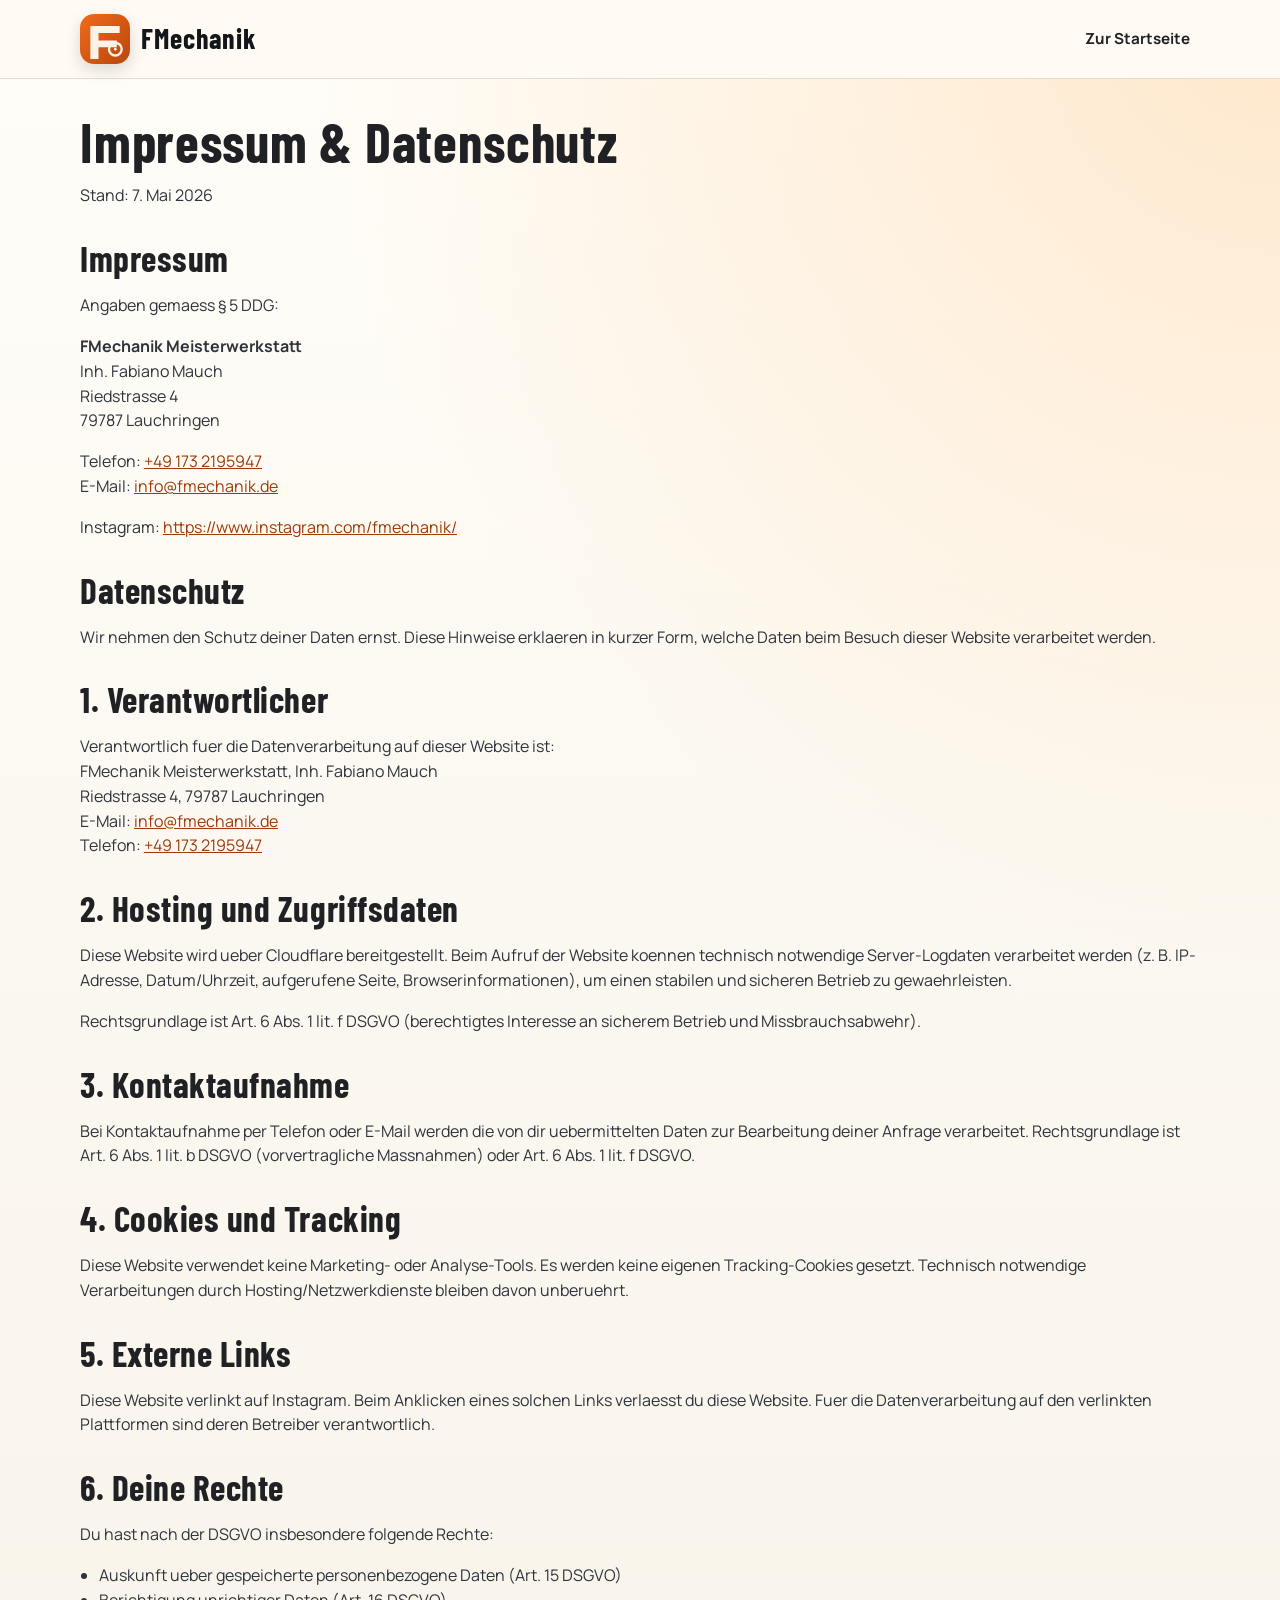
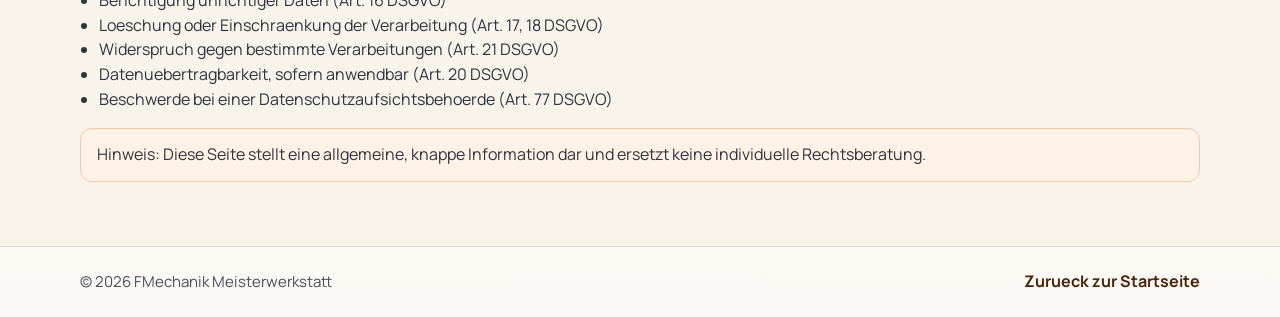
==== rechtliches/index.html @ 8c40324d "Initial website for FMechanik" ====
<!doctype html>
<html lang="de">
<head>
  <meta charset="utf-8">
  <meta name="viewport" content="width=device-width, initial-scale=1">
  <title>Impressum & Datenschutz | FMechanik</title>
  <meta name="description" content="Impressum und Datenschutzhinweise der FMechanik Meisterwerkstatt in Lauchringen.">
  <link rel="icon" type="image/svg+xml" href="/assets/favicon.svg">
  <link rel="preconnect" href="https://fonts.googleapis.com">
  <link rel="preconnect" href="https://fonts.gstatic.com" crossorigin>
  <link href="https://fonts.googleapis.com/css2?family=Barlow+Condensed:wght@500;700&family=Manrope:wght@400;500;700&display=swap" rel="stylesheet">
  <link rel="stylesheet" href="/styles.css">
</head>
<body class="legal-page">
  <header class="site-header">
    <div class="container nav-wrap">
      <a class="brand" href="/" aria-label="Zur Startseite">
        <img class="brand-logo" src="/assets/logo.svg" alt="FMechanik Logo Platzhalter">
        <span class="brand-text">FMechanik</span>
      </a>
      <nav class="main-nav" aria-label="Navigation">
        <a href="/">Zur Startseite</a>
      </nav>
    </div>
  </header>

  <main class="legal-main container">
    <h1>Impressum &amp; Datenschutz</h1>
    <p>Stand: 7. Mai 2026</p>

    <h2>Impressum</h2>
    <p>Angaben gemaess § 5 DDG:</p>
    <p>
      <strong>FMechanik Meisterwerkstatt</strong><br>
      Inh. Fabiano Mauch<br>
      Riedstrasse 4<br>
      79787 Lauchringen
    </p>
    <p>
      Telefon: <a href="tel:+491732195947">+49 173 2195947</a><br>
      E-Mail: <a href="mailto:info@fmechanik.de">info@fmechanik.de</a>
    </p>
    <p>
      Instagram: <a href="https://www.instagram.com/fmechanik/" target="_blank" rel="noopener noreferrer">https://www.instagram.com/fmechanik/</a>
    </p>

    <h2>Datenschutz</h2>
    <p>
      Wir nehmen den Schutz deiner Daten ernst. Diese Hinweise erklaeren in kurzer Form, welche Daten beim Besuch dieser Website verarbeitet werden.
    </p>

    <h2>1. Verantwortlicher</h2>
    <p>
      Verantwortlich fuer die Datenverarbeitung auf dieser Website ist:<br>
      FMechanik Meisterwerkstatt, Inh. Fabiano Mauch<br>
      Riedstrasse 4, 79787 Lauchringen<br>
      E-Mail: <a href="mailto:info@fmechanik.de">info@fmechanik.de</a><br>
      Telefon: <a href="tel:+491732195947">+49 173 2195947</a>
    </p>

    <h2>2. Hosting und Zugriffsdaten</h2>
    <p>
      Diese Website wird ueber Cloudflare bereitgestellt. Beim Aufruf der Website koennen technisch notwendige
      Server-Logdaten verarbeitet werden (z. B. IP-Adresse, Datum/Uhrzeit, aufgerufene Seite, Browserinformationen),
      um einen stabilen und sicheren Betrieb zu gewaehrleisten.
    </p>
    <p>
      Rechtsgrundlage ist Art. 6 Abs. 1 lit. f DSGVO (berechtigtes Interesse an sicherem Betrieb und Missbrauchsabwehr).
    </p>

    <h2>3. Kontaktaufnahme</h2>
    <p>
      Bei Kontaktaufnahme per Telefon oder E-Mail werden die von dir uebermittelten Daten zur Bearbeitung deiner Anfrage verarbeitet.
      Rechtsgrundlage ist Art. 6 Abs. 1 lit. b DSGVO (vorvertragliche Massnahmen) oder Art. 6 Abs. 1 lit. f DSGVO.
    </p>

    <h2>4. Cookies und Tracking</h2>
    <p>
      Diese Website verwendet keine Marketing- oder Analyse-Tools. Es werden keine eigenen Tracking-Cookies gesetzt.
      Technisch notwendige Verarbeitungen durch Hosting/Netzwerkdienste bleiben davon unberuehrt.
    </p>

    <h2>5. Externe Links</h2>
    <p>
      Diese Website verlinkt auf Instagram. Beim Anklicken eines solchen Links verlaesst du diese Website.
      Fuer die Datenverarbeitung auf den verlinkten Plattformen sind deren Betreiber verantwortlich.
    </p>

    <h2>6. Deine Rechte</h2>
    <p>Du hast nach der DSGVO insbesondere folgende Rechte:</p>
    <ul>
      <li>Auskunft ueber gespeicherte personenbezogene Daten (Art. 15 DSGVO)</li>
      <li>Berichtigung unrichtiger Daten (Art. 16 DSGVO)</li>
      <li>Loeschung oder Einschraenkung der Verarbeitung (Art. 17, 18 DSGVO)</li>
      <li>Widerspruch gegen bestimmte Verarbeitungen (Art. 21 DSGVO)</li>
      <li>Datenuebertragbarkeit, sofern anwendbar (Art. 20 DSGVO)</li>
      <li>Beschwerde bei einer Datenschutzaufsichtsbehoerde (Art. 77 DSGVO)</li>
    </ul>

    <p class="legal-note">
      Hinweis: Diese Seite stellt eine allgemeine, knappe Information dar und ersetzt keine individuelle Rechtsberatung.
    </p>
  </main>

  <footer class="site-footer">
    <div class="container footer-wrap">
      <p>© <span id="year"></span> FMechanik Meisterwerkstatt</p>
      <a href="/">Zurueck zur Startseite</a>
    </div>
  </footer>

  <script>
    document.getElementById("year").textContent = new Date().getFullYear();
  </script>
</body>
</html>
---- styles.css ----
:root {
  --bg: #f7f3eb;
  --bg-soft: #fffaf2;
  --text: #202124;
  --text-soft: #4a4f57;
  --line: #d9d0c2;
  --brand: #f26a1b;
  --brand-dark: #c64e0d;
  --surface: #ffffff;
  --surface-accent: #fdf1e6;
  --shadow: 0 14px 36px rgba(30, 25, 15, 0.12);
}

*,
*::before,
*::after {
  box-sizing: border-box;
}

html,
body {
  margin: 0;
  padding: 0;
}

body {
  font-family: "Manrope", sans-serif;
  color: var(--text);
  background:
    radial-gradient(circle at 10% 5%, #ffe8ce 0%, transparent 35%),
    radial-gradient(circle at 90% 22%, #ffd7b5 0%, transparent 32%),
    linear-gradient(180deg, var(--bg-soft) 0%, var(--bg) 100%);
  line-height: 1.55;
}

.bg-grid {
  position: fixed;
  inset: 0;
  pointer-events: none;
  z-index: -1;
  background-image:
    linear-gradient(to right, rgba(33, 33, 33, 0.03) 1px, transparent 1px),
    linear-gradient(to bottom, rgba(33, 33, 33, 0.03) 1px, transparent 1px);
  background-size: 28px 28px;
  mask-image: linear-gradient(180deg, rgba(0, 0, 0, 0.85), rgba(0, 0, 0, 0.2));
}

.container {
  width: min(1120px, calc(100% - 2.4rem));
  margin: 0 auto;
}

.site-header {
  position: sticky;
  top: 0;
  z-index: 20;
  backdrop-filter: blur(12px);
  background: color-mix(in oklab, var(--bg-soft) 88%, white 12%);
  border-bottom: 1px solid color-mix(in oklab, var(--line) 75%, transparent 25%);
}

.nav-wrap {
  min-height: 78px;
  display: flex;
  align-items: center;
  justify-content: space-between;
  gap: 1rem;
}

.brand {
  display: inline-flex;
  align-items: center;
  gap: 0.7rem;
  text-decoration: none;
}

.brand-logo {
  width: 50px;
  height: 50px;
  border-radius: 14px;
  box-shadow: 0 6px 16px rgba(0, 0, 0, 0.14);
}

.brand-text {
  font-family: "Barlow Condensed", sans-serif;
  letter-spacing: 0.03em;
  font-size: 1.75rem;
  font-weight: 700;
  color: #141519;
}

.main-nav {
  display: inline-flex;
  align-items: center;
  gap: 1rem;
}

.main-nav a {
  color: var(--text);
  text-decoration: none;
  font-weight: 700;
  font-size: 0.95rem;
  padding: 0.45rem 0.6rem;
  border-radius: 999px;
}

.main-nav a:hover,
.main-nav a:focus-visible {
  background: color-mix(in oklab, var(--brand) 12%, white 88%);
  outline: none;
}

.hero {
  padding-top: clamp(4rem, 9vw, 7.5rem);
  padding-bottom: clamp(2.7rem, 8vw, 5rem);
}

.eyebrow {
  display: inline-block;
  margin: 0 0 1rem;
  padding: 0.36rem 0.76rem;
  border-radius: 999px;
  background: color-mix(in oklab, var(--brand) 14%, white 86%);
  color: #6a320d;
  font-weight: 700;
  font-size: 0.88rem;
}

h1,
h2,
h3 {
  font-family: "Barlow Condensed", sans-serif;
  letter-spacing: 0.015em;
  margin: 0;
}

h1 {
  font-size: clamp(2.4rem, 8vw, 4.9rem);
  line-height: 0.95;
}

h2 {
  font-size: clamp(1.8rem, 4vw, 2.8rem);
  line-height: 1.05;
  margin-bottom: 1rem;
}

h3 {
  font-size: 1.6rem;
  margin-bottom: 0.45rem;
}

.lead {
  max-width: 65ch;
  color: var(--text-soft);
  font-size: clamp(1rem, 2.2vw, 1.18rem);
  margin: 1.1rem 0 0;
}

.hero-actions {
  margin-top: 1.7rem;
  display: flex;
  flex-wrap: wrap;
  gap: 0.8rem;
}

.btn {
  display: inline-flex;
  align-items: center;
  justify-content: center;
  text-decoration: none;
  border-radius: 12px;
  padding: 0.78rem 1.14rem;
  font-weight: 700;
  min-height: 46px;
}

.btn-primary {
  background: linear-gradient(140deg, var(--brand) 0%, var(--brand-dark) 100%);
  color: #fff;
  box-shadow: 0 10px 22px rgba(198, 78, 13, 0.33);
}

.btn-secondary {
  color: #4a250b;
  background: color-mix(in oklab, var(--brand) 10%, white 90%);
  border: 1px solid color-mix(in oklab, var(--brand) 22%, white 78%);
}

.section {
  padding: clamp(2.2rem, 5vw, 4rem) 0;
}

.cards {
  display: grid;
  grid-template-columns: repeat(2, minmax(0, 1fr));
  gap: 1rem;
}

.card {
  background: linear-gradient(180deg, var(--surface) 0%, var(--surface-accent) 100%);
  border: 1px solid color-mix(in oklab, var(--line) 60%, white 40%);
  border-radius: 16px;
  padding: 1.1rem;
  box-shadow: var(--shadow);
}

.card p {
  margin: 0;
  color: var(--text-soft);
}

.split {
  display: grid;
  grid-template-columns: 1.5fr 1fr;
  gap: 1.2rem;
  align-items: stretch;
}

.owner-card {
  margin: 0;
  background: linear-gradient(165deg, #1d2027 0%, #2a2f37 100%);
  color: #f8f6f1;
  border-radius: 18px;
  padding: 1.3rem;
  box-shadow: 0 16px 34px rgba(9, 14, 22, 0.22);
}

.owner-name {
  margin: 0 0 0.55rem;
  font-family: "Barlow Condensed", sans-serif;
  font-size: 1.55rem;
}

.owner-card p {
  margin: 0 0 0.4rem;
}

.contact {
  padding-bottom: clamp(3rem, 7vw, 5rem);
}

.contact-lead {
  color: var(--text-soft);
  margin: 0.25rem 0 1.2rem;
}

.contact-grid {
  display: grid;
  grid-template-columns: repeat(2, minmax(0, 1fr));
  gap: 0.95rem;
}

.contact-item {
  text-decoration: none;
  color: inherit;
  background: var(--surface);
  border: 1px solid color-mix(in oklab, var(--line) 68%, white 32%);
  border-radius: 14px;
  padding: 0.9rem 1rem;
  min-height: 95px;
  display: flex;
  flex-direction: column;
  justify-content: center;
  gap: 0.25rem;
  box-shadow: 0 8px 18px rgba(25, 18, 11, 0.08);
}

.contact-item strong {
  color: #181a1f;
  font-size: 1.02rem;
}

.contact-label {
  font-size: 0.86rem;
  color: var(--text-soft);
}

.site-footer {
  border-top: 1px solid color-mix(in oklab, var(--line) 70%, white 30%);
  background: rgba(255, 255, 255, 0.55);
}

.footer-wrap {
  min-height: 70px;
  display: flex;
  align-items: center;
  justify-content: space-between;
  gap: 1rem;
}

.footer-wrap p {
  margin: 0;
  color: var(--text-soft);
  font-size: 0.94rem;
}

.footer-wrap a {
  color: #4a250b;
  text-decoration: none;
  font-weight: 700;
}

.legal-page {
  min-height: 100svh;
  background:
    radial-gradient(circle at 100% 0%, #ffe8cc 0%, transparent 42%),
    linear-gradient(180deg, #fffdf8 0%, #f8f3e9 100%);
}

.legal-main {
  padding: 2.3rem 0 3rem;
}

.legal-main h1 {
  font-size: clamp(2.1rem, 5.5vw, 3.4rem);
  margin-bottom: 0.5rem;
}

.legal-main h2 {
  margin-top: 2rem;
  font-size: clamp(1.55rem, 3.3vw, 2.2rem);
}

.legal-main p,
.legal-main li {
  color: #2f343c;
}

.legal-main ul {
  margin: 0.6rem 0 0.6rem 1.2rem;
  padding: 0;
}

.legal-note {
  padding: 0.85rem 1rem;
  border-radius: 12px;
  border: 1px solid #f0caab;
  background: #fff3e8;
}

a {
  color: #9f3a08;
}

a:hover,
a:focus-visible {
  color: #7a2d06;
}

@media (max-width: 860px) {
  .split,
  .cards,
  .contact-grid {
    grid-template-columns: 1fr;
  }

  .main-nav {
    gap: 0.35rem;
  }

  .main-nav a {
    padding: 0.4rem 0.52rem;
    font-size: 0.88rem;
  }

  .nav-wrap {
    min-height: 74px;
  }

  .brand-logo {
    width: 44px;
    height: 44px;
  }

  .brand-text {
    font-size: 1.55rem;
  }
}
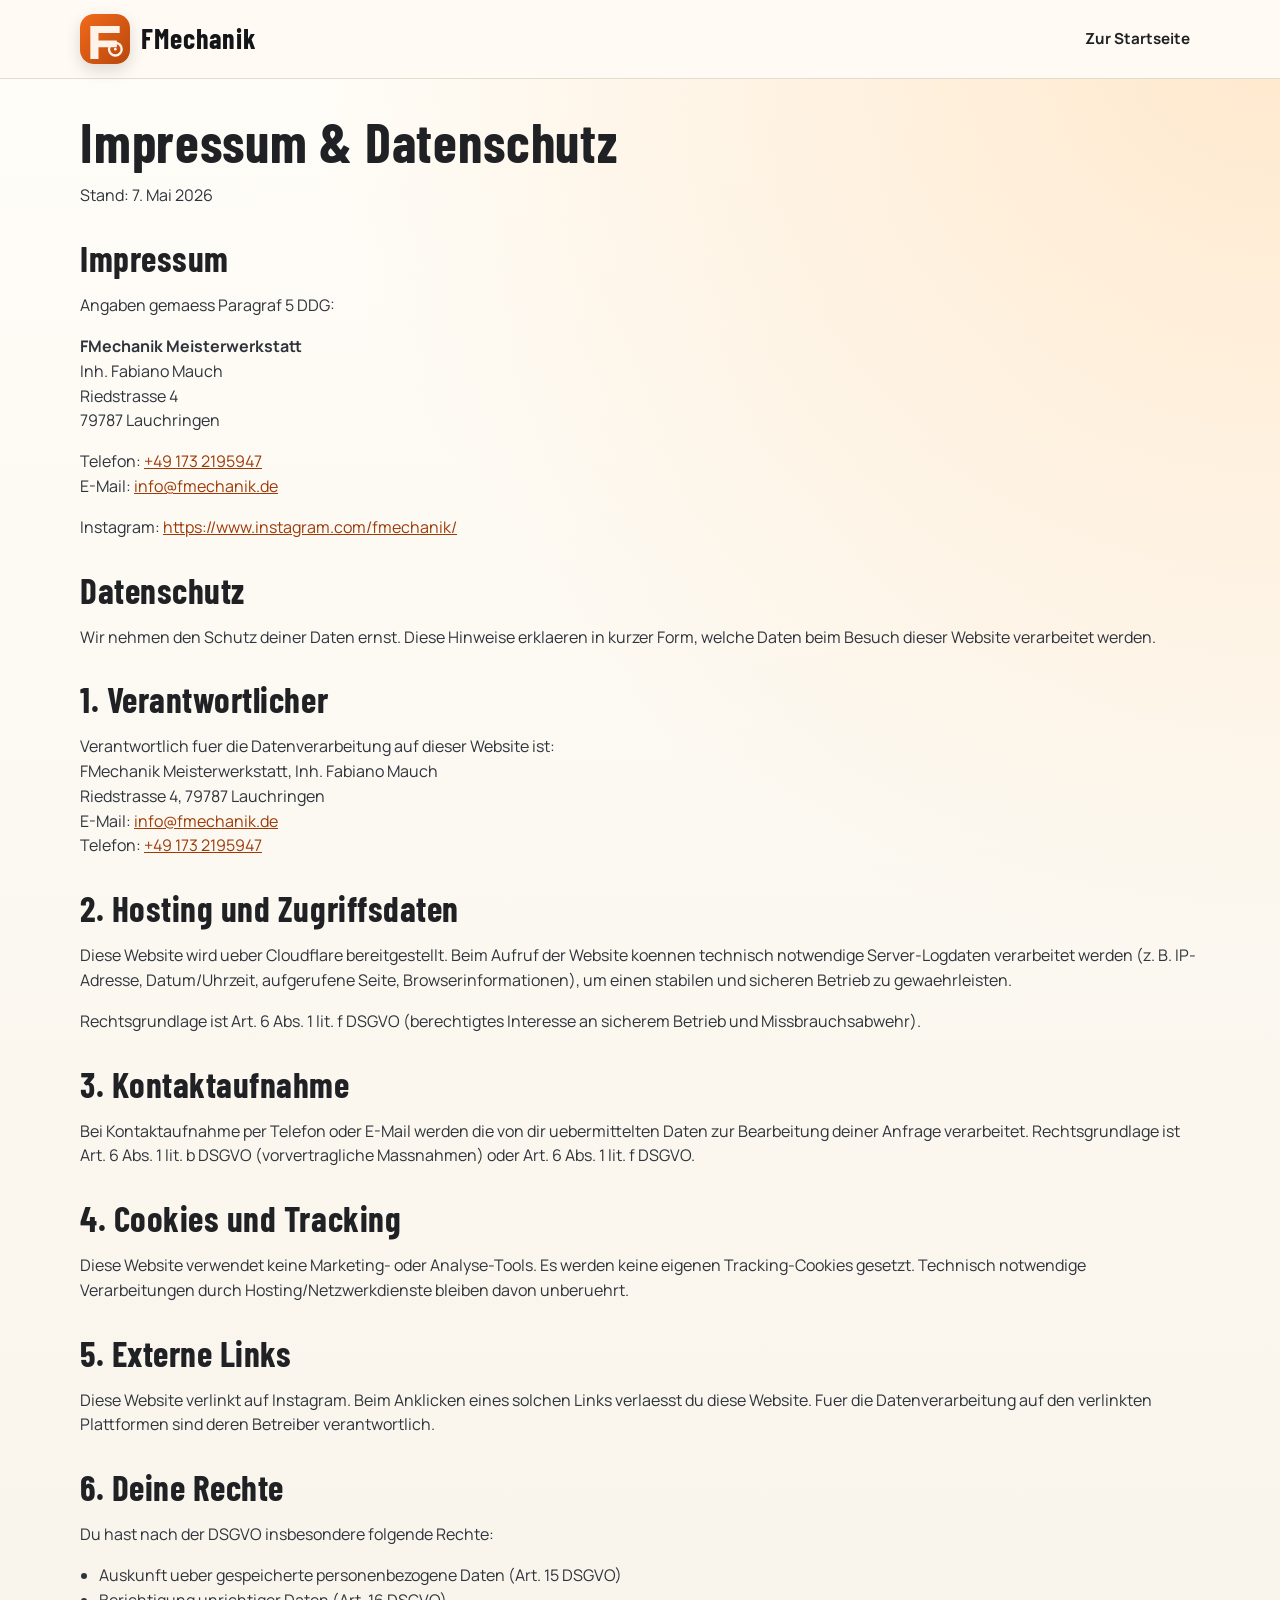
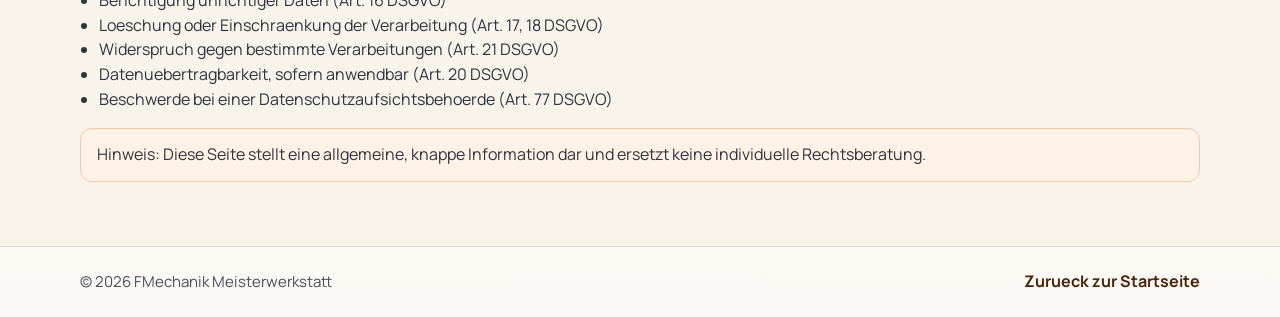
==== commit 073b812d: "Add workshop photos and gallery section" ====
--- a/rechtliches/index.html
+++ b/rechtliches/index.html
@@ -1,10 +1,11 @@
-<!doctype html>
+﻿<!doctype html>
 <html lang="de">
 <head>
   <meta charset="utf-8">
   <meta name="viewport" content="width=device-width, initial-scale=1">
   <title>Impressum & Datenschutz | FMechanik</title>
   <meta name="description" content="Impressum und Datenschutzhinweise der FMechanik Meisterwerkstatt in Lauchringen.">
+  <link rel="canonical" href="https://www.fmechanik.de/rechtliches/">
   <link rel="icon" type="image/svg+xml" href="/assets/favicon.svg">
   <link rel="preconnect" href="https://fonts.googleapis.com">
   <link rel="preconnect" href="https://fonts.gstatic.com" crossorigin>
@@ -29,7 +30,7 @@
     <p>Stand: 7. Mai 2026</p>
 
     <h2>Impressum</h2>
-    <p>Angaben gemaess § 5 DDG:</p>
+    <p>Angaben gemaess Paragraf 5 DDG:</p>
     <p>
       <strong>FMechanik Meisterwerkstatt</strong><br>
       Inh. Fabiano Mauch<br>
@@ -60,9 +61,7 @@
 
     <h2>2. Hosting und Zugriffsdaten</h2>
     <p>
-      Diese Website wird ueber Cloudflare bereitgestellt. Beim Aufruf der Website koennen technisch notwendige
-      Server-Logdaten verarbeitet werden (z. B. IP-Adresse, Datum/Uhrzeit, aufgerufene Seite, Browserinformationen),
-      um einen stabilen und sicheren Betrieb zu gewaehrleisten.
+      Diese Website wird ueber Cloudflare bereitgestellt. Beim Aufruf der Website koennen technisch notwendige Server-Logdaten verarbeitet werden (z. B. IP-Adresse, Datum/Uhrzeit, aufgerufene Seite, Browserinformationen), um einen stabilen und sicheren Betrieb zu gewaehrleisten.
     </p>
     <p>
       Rechtsgrundlage ist Art. 6 Abs. 1 lit. f DSGVO (berechtigtes Interesse an sicherem Betrieb und Missbrauchsabwehr).
@@ -70,20 +69,17 @@
 
     <h2>3. Kontaktaufnahme</h2>
     <p>
-      Bei Kontaktaufnahme per Telefon oder E-Mail werden die von dir uebermittelten Daten zur Bearbeitung deiner Anfrage verarbeitet.
-      Rechtsgrundlage ist Art. 6 Abs. 1 lit. b DSGVO (vorvertragliche Massnahmen) oder Art. 6 Abs. 1 lit. f DSGVO.
+      Bei Kontaktaufnahme per Telefon oder E-Mail werden die von dir uebermittelten Daten zur Bearbeitung deiner Anfrage verarbeitet. Rechtsgrundlage ist Art. 6 Abs. 1 lit. b DSGVO (vorvertragliche Massnahmen) oder Art. 6 Abs. 1 lit. f DSGVO.
     </p>
 
     <h2>4. Cookies und Tracking</h2>
     <p>
-      Diese Website verwendet keine Marketing- oder Analyse-Tools. Es werden keine eigenen Tracking-Cookies gesetzt.
-      Technisch notwendige Verarbeitungen durch Hosting/Netzwerkdienste bleiben davon unberuehrt.
+      Diese Website verwendet keine Marketing- oder Analyse-Tools. Es werden keine eigenen Tracking-Cookies gesetzt. Technisch notwendige Verarbeitungen durch Hosting/Netzwerkdienste bleiben davon unberuehrt.
     </p>
 
     <h2>5. Externe Links</h2>
     <p>
-      Diese Website verlinkt auf Instagram. Beim Anklicken eines solchen Links verlaesst du diese Website.
-      Fuer die Datenverarbeitung auf den verlinkten Plattformen sind deren Betreiber verantwortlich.
+      Diese Website verlinkt auf Instagram. Beim Anklicken eines solchen Links verlaesst du diese Website. Fuer die Datenverarbeitung auf den verlinkten Plattformen sind deren Betreiber verantwortlich.
     </p>
 
     <h2>6. Deine Rechte</h2>
@@ -104,7 +100,7 @@
 
   <footer class="site-footer">
     <div class="container footer-wrap">
-      <p>© <span id="year"></span> FMechanik Meisterwerkstatt</p>
+      <p>&copy; <span id="year"></span> FMechanik Meisterwerkstatt</p>
       <a href="/">Zurueck zur Startseite</a>
     </div>
   </footer>
--- a/styles.css
+++ b/styles.css
@@ -208,6 +208,47 @@
 .card p {
   margin: 0;
   color: var(--text-soft);
+}
+
+.section-lead {
+  color: var(--text-soft);
+  margin: 0.2rem 0 1.1rem;
+}
+
+.gallery {
+  display: grid;
+  grid-template-columns: repeat(3, minmax(0, 1fr));
+  gap: 1rem;
+}
+
+.gallery-card {
+  margin: 0;
+  overflow: hidden;
+  border-radius: 16px;
+  border: 1px solid color-mix(in oklab, var(--line) 65%, white 35%);
+  background: var(--surface);
+  box-shadow: var(--shadow);
+}
+
+.gallery-card img {
+  display: block;
+  width: 100%;
+  aspect-ratio: 4 / 3;
+  object-fit: cover;
+}
+
+.gallery-card-wide {
+  grid-column: span 2;
+}
+
+.gallery-card-wide img {
+  aspect-ratio: 16 / 9;
+}
+
+.gallery-card figcaption {
+  padding: 0.7rem 0.9rem;
+  font-weight: 700;
+  color: #1f2228;
 }
 
 .split {
@@ -351,8 +392,13 @@
 @media (max-width: 860px) {
   .split,
   .cards,
+  .gallery,
   .contact-grid {
     grid-template-columns: 1fr;
+  }
+
+  .gallery-card-wide {
+    grid-column: auto;
   }
 
   .main-nav {
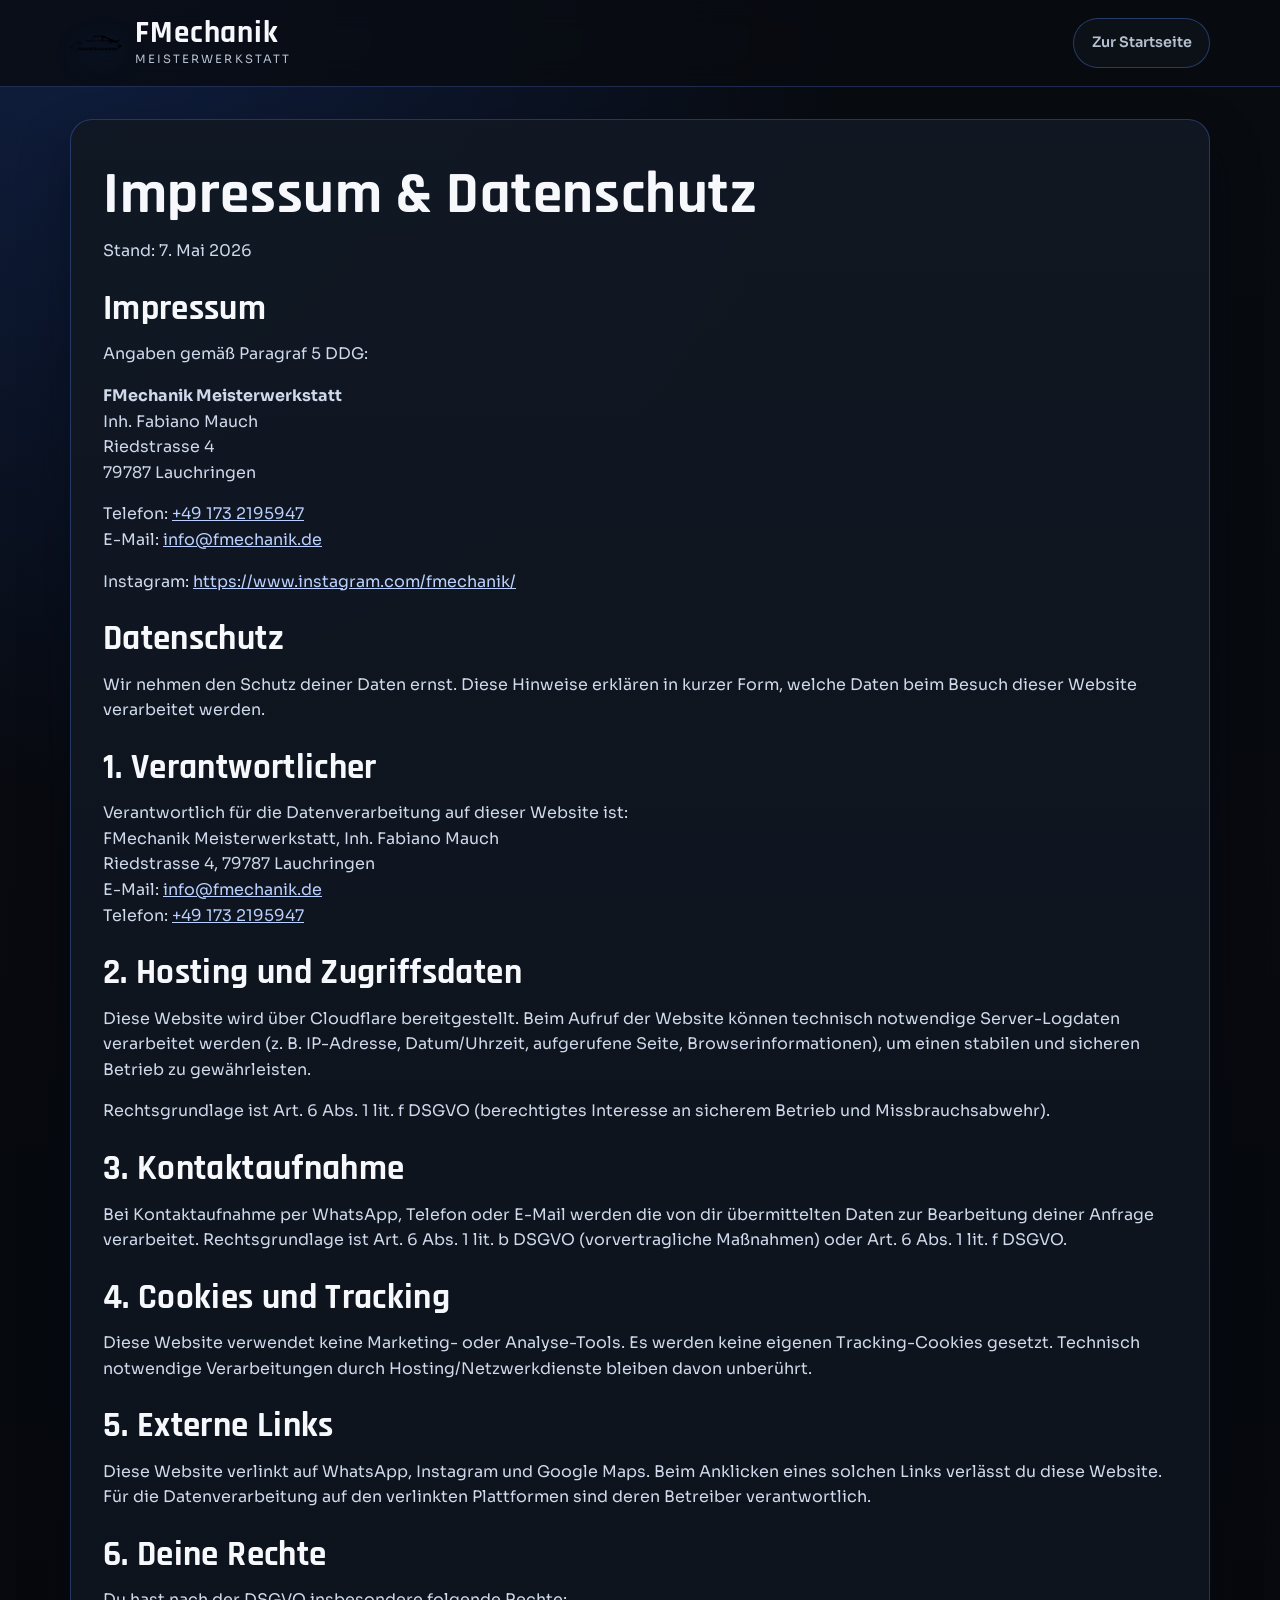
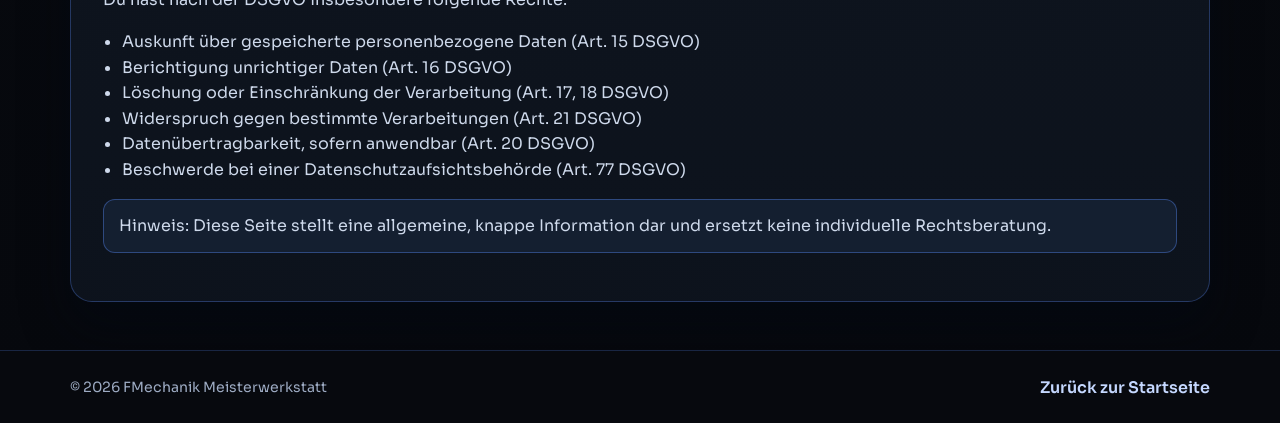
==== commit 12c80faf: "Redesign landing page with WhatsApp CTA and updated brand assets" ====
--- a/rechtliches/index.html
+++ b/rechtliches/index.html
@@ -1,4 +1,4 @@
-﻿<!doctype html>
+<!doctype html>
 <html lang="de">
 <head>
   <meta charset="utf-8">
@@ -6,18 +6,22 @@
   <title>Impressum & Datenschutz | FMechanik</title>
   <meta name="description" content="Impressum und Datenschutzhinweise der FMechanik Meisterwerkstatt in Lauchringen.">
   <link rel="canonical" href="https://www.fmechanik.de/rechtliches/">
-  <link rel="icon" type="image/svg+xml" href="/assets/favicon.svg">
+  <link rel="icon" type="image/png" href="/assets/fmechanik_logo_only_transparent.png">
+  <link rel="alternate icon" type="image/svg+xml" href="/assets/favicon.svg">
   <link rel="preconnect" href="https://fonts.googleapis.com">
   <link rel="preconnect" href="https://fonts.gstatic.com" crossorigin>
-  <link href="https://fonts.googleapis.com/css2?family=Barlow+Condensed:wght@500;700&family=Manrope:wght@400;500;700&display=swap" rel="stylesheet">
+  <link href="https://fonts.googleapis.com/css2?family=Rajdhani:wght@600;700&family=Sora:wght@400;500;600;700&display=swap" rel="stylesheet">
   <link rel="stylesheet" href="/styles.css">
 </head>
 <body class="legal-page">
   <header class="site-header">
     <div class="container nav-wrap">
       <a class="brand" href="/" aria-label="Zur Startseite">
-        <img class="brand-logo" src="/assets/logo.svg" alt="FMechanik Logo Platzhalter">
-        <span class="brand-text">FMechanik</span>
+        <img class="brand-logo" src="/assets/fmechanik_logo_only_transparent.png" alt="FMechanik Logo">
+        <span class="brand-copy">
+          <span class="brand-text">FMechanik</span>
+          <span class="brand-sub">Meisterwerkstatt</span>
+        </span>
       </a>
       <nav class="main-nav" aria-label="Navigation">
         <a href="/">Zur Startseite</a>
@@ -26,82 +30,84 @@
   </header>
 
   <main class="legal-main container">
-    <h1>Impressum &amp; Datenschutz</h1>
-    <p>Stand: 7. Mai 2026</p>
+    <article class="legal-card">
+      <h1>Impressum &amp; Datenschutz</h1>
+      <p>Stand: 7. Mai 2026</p>
 
-    <h2>Impressum</h2>
-    <p>Angaben gemaess Paragraf 5 DDG:</p>
-    <p>
-      <strong>FMechanik Meisterwerkstatt</strong><br>
-      Inh. Fabiano Mauch<br>
-      Riedstrasse 4<br>
-      79787 Lauchringen
-    </p>
-    <p>
-      Telefon: <a href="tel:+491732195947">+49 173 2195947</a><br>
-      E-Mail: <a href="mailto:info@fmechanik.de">info@fmechanik.de</a>
-    </p>
-    <p>
-      Instagram: <a href="https://www.instagram.com/fmechanik/" target="_blank" rel="noopener noreferrer">https://www.instagram.com/fmechanik/</a>
-    </p>
+      <h2>Impressum</h2>
+      <p>Angaben gem&auml;&szlig; Paragraf 5 DDG:</p>
+      <p>
+        <strong>FMechanik Meisterwerkstatt</strong><br>
+        Inh. Fabiano Mauch<br>
+        Riedstrasse 4<br>
+        79787 Lauchringen
+      </p>
+      <p>
+        Telefon: <a href="tel:+491732195947">+49 173 2195947</a><br>
+        E-Mail: <a href="mailto:info@fmechanik.de">info@fmechanik.de</a>
+      </p>
+      <p>
+        Instagram: <a href="https://www.instagram.com/fmechanik/" target="_blank" rel="noopener noreferrer">https://www.instagram.com/fmechanik/</a>
+      </p>
 
-    <h2>Datenschutz</h2>
-    <p>
-      Wir nehmen den Schutz deiner Daten ernst. Diese Hinweise erklaeren in kurzer Form, welche Daten beim Besuch dieser Website verarbeitet werden.
-    </p>
+      <h2>Datenschutz</h2>
+      <p>
+        Wir nehmen den Schutz deiner Daten ernst. Diese Hinweise erkl&auml;ren in kurzer Form, welche Daten beim Besuch dieser Website verarbeitet werden.
+      </p>
 
-    <h2>1. Verantwortlicher</h2>
-    <p>
-      Verantwortlich fuer die Datenverarbeitung auf dieser Website ist:<br>
-      FMechanik Meisterwerkstatt, Inh. Fabiano Mauch<br>
-      Riedstrasse 4, 79787 Lauchringen<br>
-      E-Mail: <a href="mailto:info@fmechanik.de">info@fmechanik.de</a><br>
-      Telefon: <a href="tel:+491732195947">+49 173 2195947</a>
-    </p>
+      <h2>1. Verantwortlicher</h2>
+      <p>
+        Verantwortlich f&uuml;r die Datenverarbeitung auf dieser Website ist:<br>
+        FMechanik Meisterwerkstatt, Inh. Fabiano Mauch<br>
+        Riedstrasse 4, 79787 Lauchringen<br>
+        E-Mail: <a href="mailto:info@fmechanik.de">info@fmechanik.de</a><br>
+        Telefon: <a href="tel:+491732195947">+49 173 2195947</a>
+      </p>
 
-    <h2>2. Hosting und Zugriffsdaten</h2>
-    <p>
-      Diese Website wird ueber Cloudflare bereitgestellt. Beim Aufruf der Website koennen technisch notwendige Server-Logdaten verarbeitet werden (z. B. IP-Adresse, Datum/Uhrzeit, aufgerufene Seite, Browserinformationen), um einen stabilen und sicheren Betrieb zu gewaehrleisten.
-    </p>
-    <p>
-      Rechtsgrundlage ist Art. 6 Abs. 1 lit. f DSGVO (berechtigtes Interesse an sicherem Betrieb und Missbrauchsabwehr).
-    </p>
+      <h2>2. Hosting und Zugriffsdaten</h2>
+      <p>
+        Diese Website wird &uuml;ber Cloudflare bereitgestellt. Beim Aufruf der Website k&ouml;nnen technisch notwendige Server-Logdaten verarbeitet werden (z. B. IP-Adresse, Datum/Uhrzeit, aufgerufene Seite, Browserinformationen), um einen stabilen und sicheren Betrieb zu gew&auml;hrleisten.
+      </p>
+      <p>
+        Rechtsgrundlage ist Art. 6 Abs. 1 lit. f DSGVO (berechtigtes Interesse an sicherem Betrieb und Missbrauchsabwehr).
+      </p>
 
-    <h2>3. Kontaktaufnahme</h2>
-    <p>
-      Bei Kontaktaufnahme per Telefon oder E-Mail werden die von dir uebermittelten Daten zur Bearbeitung deiner Anfrage verarbeitet. Rechtsgrundlage ist Art. 6 Abs. 1 lit. b DSGVO (vorvertragliche Massnahmen) oder Art. 6 Abs. 1 lit. f DSGVO.
-    </p>
+      <h2>3. Kontaktaufnahme</h2>
+      <p>
+        Bei Kontaktaufnahme per WhatsApp, Telefon oder E-Mail werden die von dir &uuml;bermittelten Daten zur Bearbeitung deiner Anfrage verarbeitet. Rechtsgrundlage ist Art. 6 Abs. 1 lit. b DSGVO (vorvertragliche Ma&szlig;nahmen) oder Art. 6 Abs. 1 lit. f DSGVO.
+      </p>
 
-    <h2>4. Cookies und Tracking</h2>
-    <p>
-      Diese Website verwendet keine Marketing- oder Analyse-Tools. Es werden keine eigenen Tracking-Cookies gesetzt. Technisch notwendige Verarbeitungen durch Hosting/Netzwerkdienste bleiben davon unberuehrt.
-    </p>
+      <h2>4. Cookies und Tracking</h2>
+      <p>
+        Diese Website verwendet keine Marketing- oder Analyse-Tools. Es werden keine eigenen Tracking-Cookies gesetzt. Technisch notwendige Verarbeitungen durch Hosting/Netzwerkdienste bleiben davon unber&uuml;hrt.
+      </p>
 
-    <h2>5. Externe Links</h2>
-    <p>
-      Diese Website verlinkt auf Instagram. Beim Anklicken eines solchen Links verlaesst du diese Website. Fuer die Datenverarbeitung auf den verlinkten Plattformen sind deren Betreiber verantwortlich.
-    </p>
+      <h2>5. Externe Links</h2>
+      <p>
+        Diese Website verlinkt auf WhatsApp, Instagram und Google Maps. Beim Anklicken eines solchen Links verl&auml;sst du diese Website. F&uuml;r die Datenverarbeitung auf den verlinkten Plattformen sind deren Betreiber verantwortlich.
+      </p>
 
-    <h2>6. Deine Rechte</h2>
-    <p>Du hast nach der DSGVO insbesondere folgende Rechte:</p>
-    <ul>
-      <li>Auskunft ueber gespeicherte personenbezogene Daten (Art. 15 DSGVO)</li>
-      <li>Berichtigung unrichtiger Daten (Art. 16 DSGVO)</li>
-      <li>Loeschung oder Einschraenkung der Verarbeitung (Art. 17, 18 DSGVO)</li>
-      <li>Widerspruch gegen bestimmte Verarbeitungen (Art. 21 DSGVO)</li>
-      <li>Datenuebertragbarkeit, sofern anwendbar (Art. 20 DSGVO)</li>
-      <li>Beschwerde bei einer Datenschutzaufsichtsbehoerde (Art. 77 DSGVO)</li>
-    </ul>
+      <h2>6. Deine Rechte</h2>
+      <p>Du hast nach der DSGVO insbesondere folgende Rechte:</p>
+      <ul>
+        <li>Auskunft &uuml;ber gespeicherte personenbezogene Daten (Art. 15 DSGVO)</li>
+        <li>Berichtigung unrichtiger Daten (Art. 16 DSGVO)</li>
+        <li>L&ouml;schung oder Einschr&auml;nkung der Verarbeitung (Art. 17, 18 DSGVO)</li>
+        <li>Widerspruch gegen bestimmte Verarbeitungen (Art. 21 DSGVO)</li>
+        <li>Daten&uuml;bertragbarkeit, sofern anwendbar (Art. 20 DSGVO)</li>
+        <li>Beschwerde bei einer Datenschutzaufsichtsbeh&ouml;rde (Art. 77 DSGVO)</li>
+      </ul>
 
-    <p class="legal-note">
-      Hinweis: Diese Seite stellt eine allgemeine, knappe Information dar und ersetzt keine individuelle Rechtsberatung.
-    </p>
+      <p class="legal-note">
+        Hinweis: Diese Seite stellt eine allgemeine, knappe Information dar und ersetzt keine individuelle Rechtsberatung.
+      </p>
+    </article>
   </main>
 
   <footer class="site-footer">
     <div class="container footer-wrap">
       <p>&copy; <span id="year"></span> FMechanik Meisterwerkstatt</p>
-      <a href="/">Zurueck zur Startseite</a>
+      <a href="/">Zur&uuml;ck zur Startseite</a>
     </div>
   </footer>
 
--- a/styles.css
+++ b/styles.css
@@ -1,14 +1,17 @@
 :root {
-  --bg: #f7f3eb;
-  --bg-soft: #fffaf2;
-  --text: #202124;
-  --text-soft: #4a4f57;
-  --line: #d9d0c2;
-  --brand: #f26a1b;
-  --brand-dark: #c64e0d;
-  --surface: #ffffff;
-  --surface-accent: #fdf1e6;
-  --shadow: 0 14px 36px rgba(30, 25, 15, 0.12);
+  --bg: #080b10;
+  --bg-soft: #0f141d;
+  --surface: #121a26;
+  --surface-2: #192436;
+  --text: #f6f8fc;
+  --text-soft: #b7c0d0;
+  --line: #24354f;
+  --blue: #2d6bff;
+  --blue-soft: #5b8dff;
+  --white: #ffffff;
+  --radius-lg: 22px;
+  --radius-md: 14px;
+  --shadow: 0 24px 50px rgba(2, 8, 20, 0.45);
 }
 
 *,
@@ -24,43 +27,48 @@
 }
 
 body {
-  font-family: "Manrope", sans-serif;
+  font-family: "Sora", sans-serif;
   color: var(--text);
   background:
-    radial-gradient(circle at 10% 5%, #ffe8ce 0%, transparent 35%),
-    radial-gradient(circle at 90% 22%, #ffd7b5 0%, transparent 32%),
-    linear-gradient(180deg, var(--bg-soft) 0%, var(--bg) 100%);
-  line-height: 1.55;
-}
-
-.bg-grid {
+    radial-gradient(circle at 8% 8%, rgba(45, 107, 255, 0.18) 0%, rgba(45, 107, 255, 0) 36%),
+    radial-gradient(circle at 92% 24%, rgba(91, 141, 255, 0.12) 0%, rgba(91, 141, 255, 0) 30%),
+    linear-gradient(180deg, #080b10 0%, #07090e 100%);
+  line-height: 1.6;
+}
+
+.ambient-lines {
   position: fixed;
   inset: 0;
   pointer-events: none;
   z-index: -1;
   background-image:
-    linear-gradient(to right, rgba(33, 33, 33, 0.03) 1px, transparent 1px),
-    linear-gradient(to bottom, rgba(33, 33, 33, 0.03) 1px, transparent 1px);
-  background-size: 28px 28px;
-  mask-image: linear-gradient(180deg, rgba(0, 0, 0, 0.85), rgba(0, 0, 0, 0.2));
+    linear-gradient(to right, rgba(146, 169, 214, 0.07) 1px, transparent 1px),
+    linear-gradient(to bottom, rgba(146, 169, 214, 0.07) 1px, transparent 1px);
+  background-size: 34px 34px;
+  mask-image: linear-gradient(180deg, rgba(0, 0, 0, 0.6), transparent 90%);
+}
+
+img {
+  max-width: 100%;
+  height: auto;
 }
 
 .container {
-  width: min(1120px, calc(100% - 2.4rem));
+  width: min(1140px, calc(100% - 2.2rem));
   margin: 0 auto;
 }
 
 .site-header {
   position: sticky;
   top: 0;
-  z-index: 20;
-  backdrop-filter: blur(12px);
-  background: color-mix(in oklab, var(--bg-soft) 88%, white 12%);
-  border-bottom: 1px solid color-mix(in oklab, var(--line) 75%, transparent 25%);
+  z-index: 30;
+  backdrop-filter: blur(14px);
+  background: rgba(8, 11, 16, 0.78);
+  border-bottom: 1px solid rgba(91, 141, 255, 0.25);
 }
 
 .nav-wrap {
-  min-height: 78px;
+  min-height: 86px;
   display: flex;
   align-items: center;
   justify-content: space-between;
@@ -70,98 +78,145 @@
 .brand {
   display: inline-flex;
   align-items: center;
-  gap: 0.7rem;
+  gap: 0.8rem;
   text-decoration: none;
+  color: inherit;
 }
 
 .brand-logo {
-  width: 50px;
-  height: 50px;
-  border-radius: 14px;
-  box-shadow: 0 6px 16px rgba(0, 0, 0, 0.14);
+  width: 52px;
+  height: 52px;
+  object-fit: contain;
+  filter: drop-shadow(0 8px 16px rgba(45, 107, 255, 0.4));
+}
+
+.brand-copy {
+  display: grid;
+  gap: 0.05rem;
 }
 
 .brand-text {
-  font-family: "Barlow Condensed", sans-serif;
+  font-family: "Rajdhani", sans-serif;
+  font-size: 1.95rem;
+  line-height: 1;
   letter-spacing: 0.03em;
-  font-size: 1.75rem;
   font-weight: 700;
-  color: #141519;
+}
+
+.brand-sub {
+  font-size: 0.72rem;
+  letter-spacing: 0.18em;
+  text-transform: uppercase;
+  color: var(--text-soft);
 }
 
 .main-nav {
   display: inline-flex;
   align-items: center;
-  gap: 1rem;
+  gap: 0.45rem;
+  padding: 0.3rem;
+  border: 1px solid rgba(91, 141, 255, 0.35);
+  border-radius: 999px;
+  background: rgba(15, 20, 29, 0.75);
 }
 
 .main-nav a {
-  color: var(--text);
   text-decoration: none;
-  font-weight: 700;
-  font-size: 0.95rem;
-  padding: 0.45rem 0.6rem;
+  color: var(--text-soft);
+  font-weight: 600;
+  font-size: 0.9rem;
+  padding: 0.45rem 0.78rem;
   border-radius: 999px;
+  transition: color 180ms ease, background-color 180ms ease;
 }
 
 .main-nav a:hover,
 .main-nav a:focus-visible {
-  background: color-mix(in oklab, var(--brand) 12%, white 88%);
+  color: var(--white);
+  background: rgba(45, 107, 255, 0.28);
   outline: none;
 }
 
+.header-phone {
+  text-decoration: none;
+  color: var(--white);
+  font-weight: 600;
+  font-size: 0.9rem;
+  padding: 0.65rem 0.95rem;
+  border-radius: 11px;
+  background: linear-gradient(145deg, var(--blue) 0%, #1f54d7 100%);
+  box-shadow: 0 12px 24px rgba(28, 76, 194, 0.42);
+}
+
 .hero {
-  padding-top: clamp(4rem, 9vw, 7.5rem);
-  padding-bottom: clamp(2.7rem, 8vw, 5rem);
+  padding-top: clamp(2.6rem, 6vw, 4.4rem);
+  padding-bottom: clamp(2.6rem, 6vw, 4.8rem);
+}
+
+.hero-grid {
+  display: grid;
+  grid-template-columns: 1.04fr 1fr;
+  gap: 1.3rem;
+  align-items: stretch;
+}
+
+.hero-copy {
+  background: linear-gradient(180deg, rgba(16, 23, 34, 0.85) 0%, rgba(13, 19, 29, 0.95) 100%);
+  border: 1px solid rgba(91, 141, 255, 0.3);
+  border-radius: var(--radius-lg);
+  padding: clamp(1.2rem, 2.4vw, 2.2rem);
+  box-shadow: var(--shadow);
 }
 
 .eyebrow {
-  display: inline-block;
-  margin: 0 0 1rem;
-  padding: 0.36rem 0.76rem;
+  margin: 0;
+  display: inline-flex;
+  padding: 0.38rem 0.72rem;
   border-radius: 999px;
-  background: color-mix(in oklab, var(--brand) 14%, white 86%);
-  color: #6a320d;
-  font-weight: 700;
-  font-size: 0.88rem;
+  background: rgba(45, 107, 255, 0.2);
+  border: 1px solid rgba(91, 141, 255, 0.45);
+  color: #cddcff;
+  font-size: 0.8rem;
+  font-weight: 600;
+  letter-spacing: 0.02em;
 }
 
 h1,
 h2,
 h3 {
-  font-family: "Barlow Condensed", sans-serif;
-  letter-spacing: 0.015em;
-  margin: 0;
+  margin: 0;
+  font-family: "Rajdhani", sans-serif;
+  line-height: 1;
+  letter-spacing: 0.01em;
 }
 
 h1 {
-  font-size: clamp(2.4rem, 8vw, 4.9rem);
+  margin-top: 1rem;
+  font-size: clamp(2.2rem, 7vw, 4.35rem);
+  line-height: 0.92;
+}
+
+h2 {
+  font-size: clamp(1.9rem, 4.3vw, 3rem);
   line-height: 0.95;
 }
 
-h2 {
-  font-size: clamp(1.8rem, 4vw, 2.8rem);
-  line-height: 1.05;
-  margin-bottom: 1rem;
-}
-
 h3 {
-  font-size: 1.6rem;
-  margin-bottom: 0.45rem;
+  font-size: 1.75rem;
+  line-height: 0.95;
 }
 
 .lead {
-  max-width: 65ch;
+  margin: 1.1rem 0 0;
   color: var(--text-soft);
-  font-size: clamp(1rem, 2.2vw, 1.18rem);
-  margin: 1.1rem 0 0;
+  max-width: 56ch;
 }
 
 .hero-actions {
-  margin-top: 1.7rem;
+  margin-top: 1.4rem;
   display: flex;
   flex-wrap: wrap;
-  gap: 0.8rem;
+  gap: 0.72rem;
 }
 
 .btn {
@@ -170,202 +225,301 @@
   justify-content: center;
   text-decoration: none;
   border-radius: 12px;
-  padding: 0.78rem 1.14rem;
-  font-weight: 700;
   min-height: 46px;
+  padding: 0.75rem 1rem;
+  font-weight: 600;
+  transition: transform 170ms ease;
+}
+
+.btn:hover,
+.btn:focus-visible {
+  transform: translateY(-1px);
+  outline: none;
 }
 
 .btn-primary {
-  background: linear-gradient(140deg, var(--brand) 0%, var(--brand-dark) 100%);
-  color: #fff;
-  box-shadow: 0 10px 22px rgba(198, 78, 13, 0.33);
-}
-
-.btn-secondary {
-  color: #4a250b;
-  background: color-mix(in oklab, var(--brand) 10%, white 90%);
-  border: 1px solid color-mix(in oklab, var(--brand) 22%, white 78%);
+  color: var(--white);
+  background: linear-gradient(145deg, #2d6bff 0%, #1f56df 100%);
+  box-shadow: 0 14px 26px rgba(37, 84, 203, 0.44);
+}
+
+.btn-ghost {
+  color: #d8e4ff;
+  border: 1px solid rgba(91, 141, 255, 0.5);
+  background: rgba(23, 32, 48, 0.72);
+}
+
+.hero-points {
+  margin: 1.35rem 0 0;
+  padding: 0;
+  list-style: none;
+  display: grid;
+  gap: 0.45rem;
+}
+
+.hero-points li {
+  position: relative;
+  padding-left: 1.15rem;
+  color: #d2daea;
+  font-size: 0.93rem;
+}
+
+.hero-points li::before {
+  content: "";
+  position: absolute;
+  left: 0;
+  top: 0.6rem;
+  width: 7px;
+  height: 7px;
+  border-radius: 999px;
+  background: var(--blue-soft);
+  box-shadow: 0 0 10px rgba(91, 141, 255, 0.9);
+}
+
+.hero-media {
+  margin: 0;
+  border-radius: var(--radius-lg);
+  overflow: hidden;
+  border: 1px solid rgba(91, 141, 255, 0.34);
+  box-shadow: var(--shadow);
+  position: relative;
+  background: #0e131c;
+}
+
+.hero-media img {
+  width: 100%;
+  height: 100%;
+  display: block;
+  object-fit: cover;
+  min-height: 420px;
+}
+
+.hero-media figcaption {
+  position: absolute;
+  left: 0.95rem;
+  right: 0.95rem;
+  bottom: 0.95rem;
+  border-radius: 12px;
+  padding: 0.6rem 0.8rem;
+  font-weight: 600;
+  color: #f1f5ff;
+  background: rgba(7, 10, 14, 0.75);
+  border: 1px solid rgba(91, 141, 255, 0.45);
 }
 
 .section {
   padding: clamp(2.2rem, 5vw, 4rem) 0;
 }
 
-.cards {
+.section-head {
+  margin-bottom: 1.05rem;
+}
+
+.section-kicker {
+  margin: 0 0 0.45rem;
+  text-transform: uppercase;
+  letter-spacing: 0.15em;
+  font-size: 0.72rem;
+  color: #91aff5;
+  font-weight: 600;
+}
+
+.service-grid {
   display: grid;
   grid-template-columns: repeat(2, minmax(0, 1fr));
+  gap: 0.92rem;
+}
+
+.service-card {
+  border-radius: var(--radius-md);
+  padding: 1.1rem;
+  background: linear-gradient(180deg, rgba(20, 30, 44, 0.94) 0%, rgba(17, 26, 38, 0.98) 100%);
+  border: 1px solid rgba(91, 141, 255, 0.25);
+}
+
+.service-index {
+  margin: 0;
+  font-size: 0.72rem;
+  letter-spacing: 0.16em;
+  font-weight: 700;
+  color: #9db7f7;
+}
+
+.service-card h3 {
+  margin-top: 0.5rem;
+}
+
+.service-card p {
+  margin: 0.55rem 0 0;
+  color: var(--text-soft);
+}
+
+.photo-layout {
+  display: grid;
+  grid-template-columns: 1.55fr 1fr;
+  gap: 0.95rem;
+}
+
+.photo-card,
+.info-card {
+  margin: 0;
+  border-radius: var(--radius-md);
+  overflow: hidden;
+  border: 1px solid rgba(91, 141, 255, 0.27);
+  background: linear-gradient(180deg, rgba(18, 25, 36, 0.96) 0%, rgba(15, 21, 32, 0.98) 100%);
+}
+
+.photo-card-wide {
+  grid-row: span 2;
+}
+
+.photo-card img {
+  width: 100%;
+  height: 100%;
+  display: block;
+  object-fit: cover;
+  aspect-ratio: 16 / 10;
+}
+
+.photo-card figcaption {
+  padding: 0.7rem 0.85rem;
+  color: #d6def0;
+  font-weight: 600;
+}
+
+.info-card {
+  padding: 1rem;
+  display: grid;
+  align-content: center;
+  gap: 0.5rem;
+}
+
+.info-card h3 {
+  font-size: 1.5rem;
+}
+
+.info-card p {
+  margin: 0;
+  color: #cad5e8;
+}
+
+.info-card a {
+  color: #cfe0ff;
+  font-weight: 600;
+  text-decoration: none;
+}
+
+.info-card a:hover,
+.info-card a:focus-visible {
+  color: var(--white);
+  text-decoration: underline;
+  outline: none;
+}
+
+.contact-section {
+  padding-bottom: clamp(2.9rem, 7vw, 5.3rem);
+}
+
+.contact-shell {
+  border-radius: var(--radius-lg);
+  border: 1px solid rgba(91, 141, 255, 0.34);
+  background:
+    radial-gradient(circle at 12% -30%, rgba(45, 107, 255, 0.2) 0%, transparent 52%),
+    linear-gradient(180deg, rgba(17, 25, 38, 0.95) 0%, rgba(13, 19, 30, 0.98) 100%);
+  padding: clamp(1rem, 2.5vw, 2rem);
+  display: grid;
+  grid-template-columns: 1.1fr 1fr;
   gap: 1rem;
 }
 
-.card {
-  background: linear-gradient(180deg, var(--surface) 0%, var(--surface-accent) 100%);
-  border: 1px solid color-mix(in oklab, var(--line) 60%, white 40%);
-  border-radius: 16px;
-  padding: 1.1rem;
-  box-shadow: var(--shadow);
-}
-
-.card p {
-  margin: 0;
+.contact-copy {
+  margin: 0.55rem 0 0;
   color: var(--text-soft);
-}
-
-.section-lead {
-  color: var(--text-soft);
-  margin: 0.2rem 0 1.1rem;
-}
-
-.gallery {
-  display: grid;
-  grid-template-columns: repeat(3, minmax(0, 1fr));
-  gap: 1rem;
-}
-
-.gallery-card {
-  margin: 0;
-  overflow: hidden;
-  border-radius: 16px;
-  border: 1px solid color-mix(in oklab, var(--line) 65%, white 35%);
-  background: var(--surface);
-  box-shadow: var(--shadow);
-}
-
-.gallery-card img {
-  display: block;
-  width: 100%;
-  aspect-ratio: 4 / 3;
-  object-fit: cover;
-}
-
-.gallery-card-wide {
-  grid-column: span 2;
-}
-
-.gallery-card-wide img {
-  aspect-ratio: 16 / 9;
-}
-
-.gallery-card figcaption {
-  padding: 0.7rem 0.9rem;
-  font-weight: 700;
-  color: #1f2228;
-}
-
-.split {
-  display: grid;
-  grid-template-columns: 1.5fr 1fr;
-  gap: 1.2rem;
-  align-items: stretch;
-}
-
-.owner-card {
-  margin: 0;
-  background: linear-gradient(165deg, #1d2027 0%, #2a2f37 100%);
-  color: #f8f6f1;
-  border-radius: 18px;
-  padding: 1.3rem;
-  box-shadow: 0 16px 34px rgba(9, 14, 22, 0.22);
-}
-
-.owner-name {
-  margin: 0 0 0.55rem;
-  font-family: "Barlow Condensed", sans-serif;
-  font-size: 1.55rem;
-}
-
-.owner-card p {
-  margin: 0 0 0.4rem;
-}
-
-.contact {
-  padding-bottom: clamp(3rem, 7vw, 5rem);
-}
-
-.contact-lead {
-  color: var(--text-soft);
-  margin: 0.25rem 0 1.2rem;
-}
-
-.contact-grid {
-  display: grid;
-  grid-template-columns: repeat(2, minmax(0, 1fr));
-  gap: 0.95rem;
-}
-
-.contact-item {
+  max-width: 42ch;
+}
+
+.contact-actions {
+  display: grid;
+  gap: 0.62rem;
+  align-content: center;
+}
+
+.contact-link {
+  color: #a8c1ff;
+  font-weight: 600;
   text-decoration: none;
-  color: inherit;
-  background: var(--surface);
-  border: 1px solid color-mix(in oklab, var(--line) 68%, white 32%);
-  border-radius: 14px;
-  padding: 0.9rem 1rem;
-  min-height: 95px;
-  display: flex;
-  flex-direction: column;
-  justify-content: center;
-  gap: 0.25rem;
-  box-shadow: 0 8px 18px rgba(25, 18, 11, 0.08);
-}
-
-.contact-item strong {
-  color: #181a1f;
-  font-size: 1.02rem;
-}
-
-.contact-label {
-  font-size: 0.86rem;
-  color: var(--text-soft);
+}
+
+.contact-link:hover,
+.contact-link:focus-visible {
+  color: var(--white);
+  text-decoration: underline;
+  outline: none;
 }
 
 .site-footer {
-  border-top: 1px solid color-mix(in oklab, var(--line) 70%, white 30%);
-  background: rgba(255, 255, 255, 0.55);
+  border-top: 1px solid rgba(91, 141, 255, 0.22);
+  background: rgba(7, 10, 15, 0.86);
 }
 
 .footer-wrap {
-  min-height: 70px;
+  min-height: 72px;
   display: flex;
   align-items: center;
   justify-content: space-between;
-  gap: 1rem;
+  gap: 0.9rem;
 }
 
 .footer-wrap p {
   margin: 0;
-  color: var(--text-soft);
-  font-size: 0.94rem;
+  color: #9eacc4;
+  font-size: 0.88rem;
 }
 
 .footer-wrap a {
-  color: #4a250b;
+  color: #c5d8ff;
+  font-weight: 600;
   text-decoration: none;
-  font-weight: 700;
+}
+
+.footer-wrap a:hover,
+.footer-wrap a:focus-visible {
+  color: var(--white);
+  text-decoration: underline;
+  outline: none;
 }
 
 .legal-page {
-  min-height: 100svh;
   background:
-    radial-gradient(circle at 100% 0%, #ffe8cc 0%, transparent 42%),
-    linear-gradient(180deg, #fffdf8 0%, #f8f3e9 100%);
+    radial-gradient(circle at 4% 0%, rgba(45, 107, 255, 0.2) 0%, transparent 34%),
+    linear-gradient(180deg, #080b10 0%, #06080d 100%);
 }
 
 .legal-main {
-  padding: 2.3rem 0 3rem;
+  padding: 2rem 0 3rem;
+}
+
+.legal-card {
+  background: linear-gradient(180deg, rgba(17, 24, 35, 0.95) 0%, rgba(13, 19, 29, 0.98) 100%);
+  border: 1px solid rgba(91, 141, 255, 0.3);
+  border-radius: var(--radius-lg);
+  box-shadow: var(--shadow);
+  padding: clamp(1rem, 2.6vw, 2rem);
 }
 
 .legal-main h1 {
-  font-size: clamp(2.1rem, 5.5vw, 3.4rem);
-  margin-bottom: 0.5rem;
+  font-size: clamp(2.1rem, 5.8vw, 3.7rem);
+  margin-bottom: 0.4rem;
 }
 
 .legal-main h2 {
-  margin-top: 2rem;
-  font-size: clamp(1.55rem, 3.3vw, 2.2rem);
+  margin-top: 1.75rem;
+  font-size: clamp(1.6rem, 3.5vw, 2.2rem);
 }
 
 .legal-main p,
 .legal-main li {
-  color: #2f343c;
+  color: #ced9eb;
 }
 
 .legal-main ul {
@@ -374,52 +528,77 @@
 }
 
 .legal-note {
-  padding: 0.85rem 1rem;
+  margin-top: 1rem;
+  padding: 0.85rem 0.95rem;
   border-radius: 12px;
-  border: 1px solid #f0caab;
-  background: #fff3e8;
+  background: rgba(22, 34, 51, 0.9);
+  border: 1px solid rgba(91, 141, 255, 0.38);
 }
 
 a {
-  color: #9f3a08;
+  color: #bad1ff;
 }
 
 a:hover,
 a:focus-visible {
-  color: #7a2d06;
-}
-
-@media (max-width: 860px) {
-  .split,
-  .cards,
-  .gallery,
-  .contact-grid {
+  color: #ffffff;
+}
+
+@media (max-width: 980px) {
+  .hero-grid,
+  .contact-shell,
+  .photo-layout {
     grid-template-columns: 1fr;
   }
 
-  .gallery-card-wide {
-    grid-column: auto;
+  .photo-card-wide {
+    grid-row: auto;
+  }
+
+  .hero-media img {
+    min-height: 310px;
+  }
+}
+
+@media (max-width: 760px) {
+  .service-grid {
+    grid-template-columns: 1fr;
+  }
+
+  .nav-wrap {
+    flex-wrap: wrap;
+    justify-content: center;
+    padding: 0.7rem 0;
+    gap: 0.6rem;
   }
 
   .main-nav {
-    gap: 0.35rem;
-  }
-
-  .main-nav a {
-    padding: 0.4rem 0.52rem;
-    font-size: 0.88rem;
-  }
-
-  .nav-wrap {
-    min-height: 74px;
+    order: 3;
+    width: 100%;
+    justify-content: center;
+    overflow-x: auto;
+    scrollbar-width: none;
+  }
+
+  .main-nav::-webkit-scrollbar {
+    display: none;
   }
 
   .brand-logo {
-    width: 44px;
-    height: 44px;
+    width: 48px;
+    height: 48px;
   }
 
   .brand-text {
-    font-size: 1.55rem;
-  }
-}
+    font-size: 1.72rem;
+  }
+
+  .header-phone {
+    font-size: 0.84rem;
+    padding: 0.58rem 0.78rem;
+  }
+
+  .container {
+    width: min(1140px, calc(100% - 1.3rem));
+  }
+}
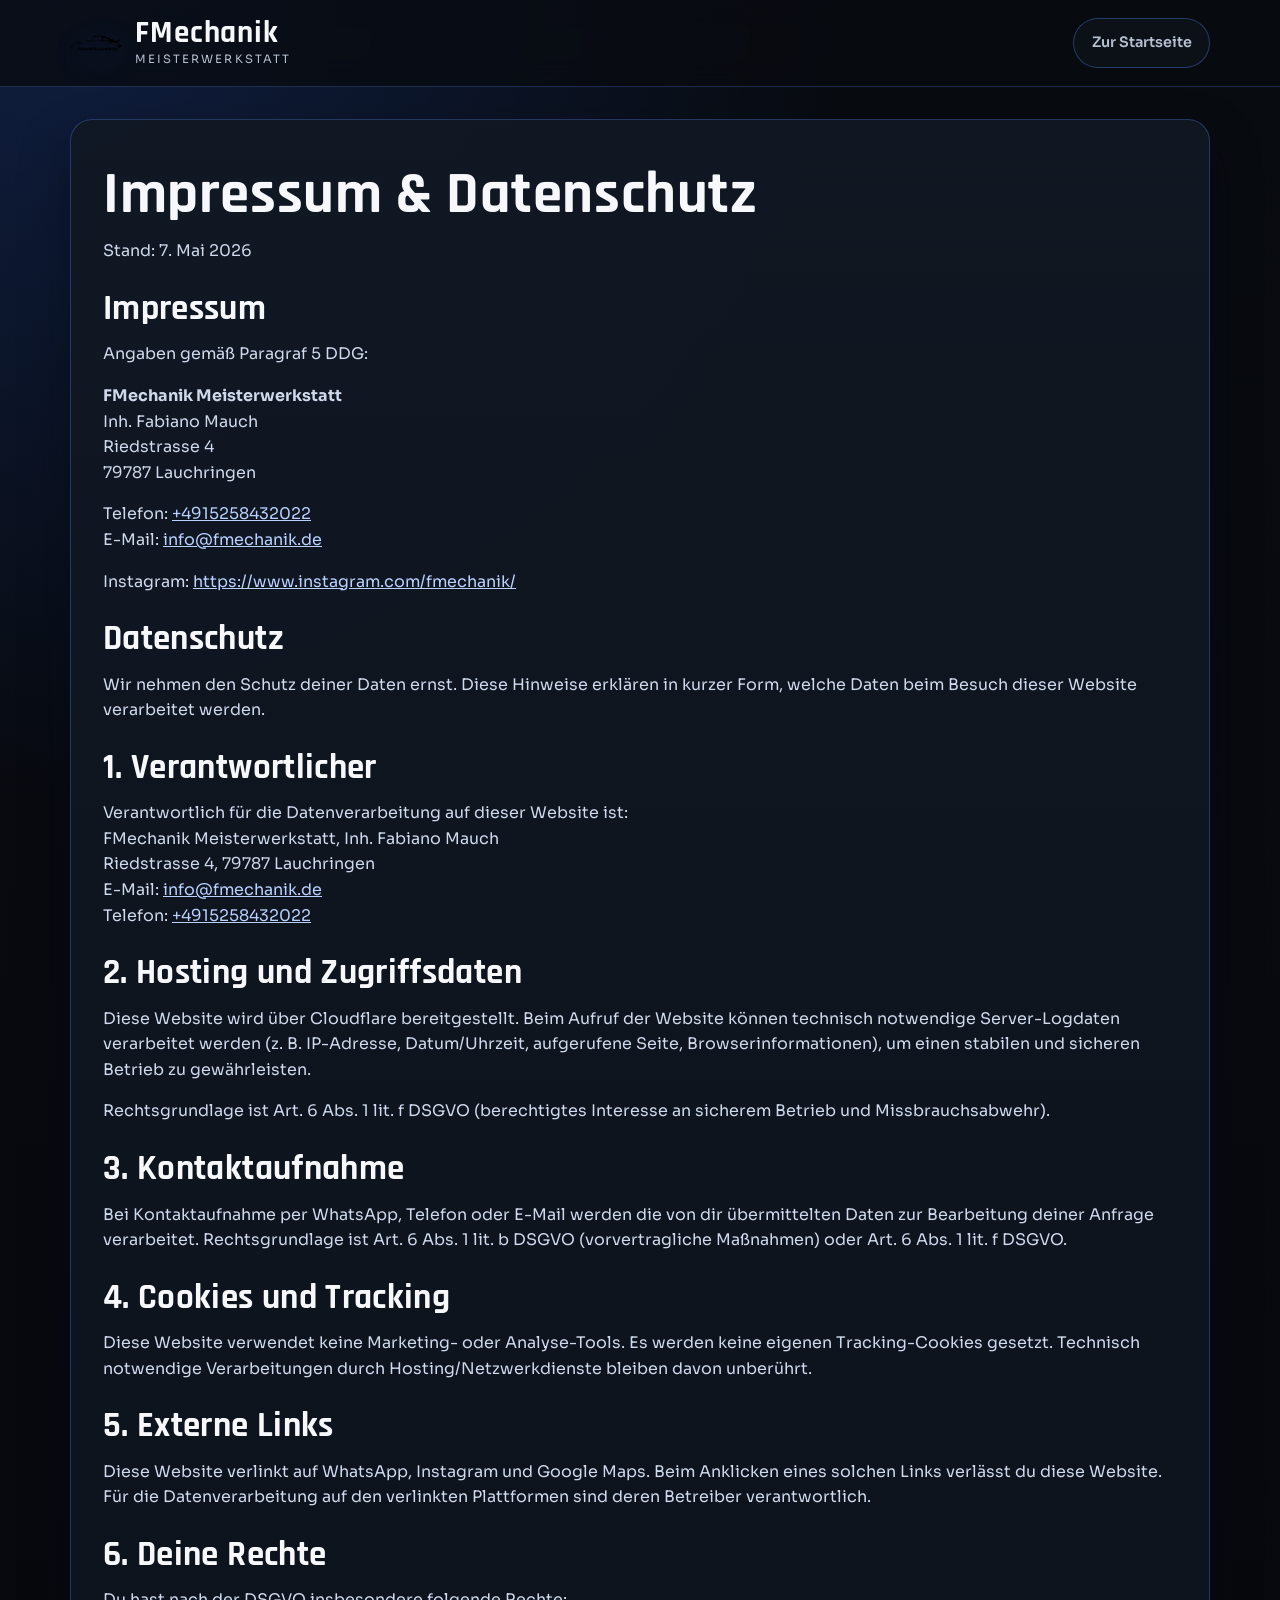
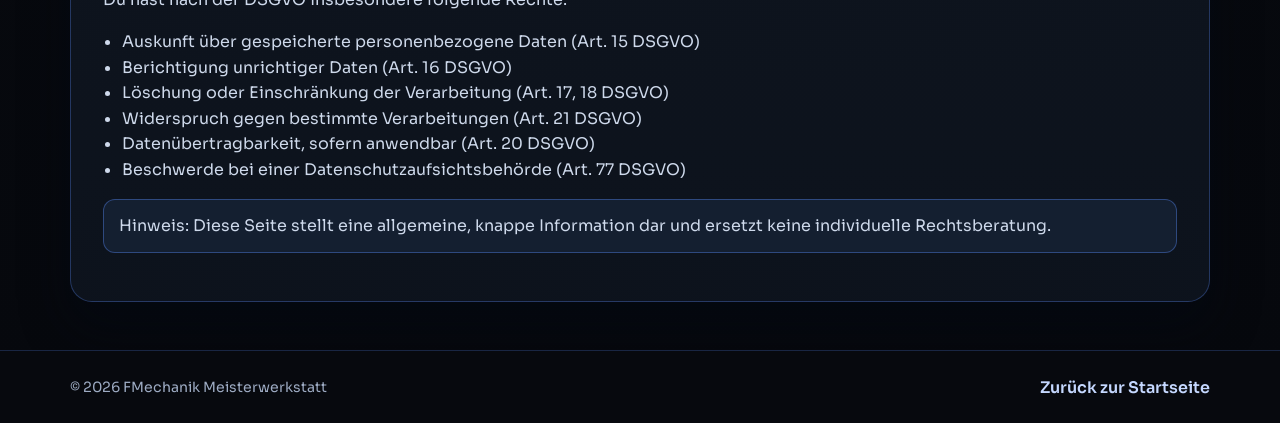
==== commit a318d6d5: "changed phone" ====
--- a/rechtliches/index.html
+++ b/rechtliches/index.html
@@ -43,7 +43,7 @@
         79787 Lauchringen
       </p>
       <p>
-        Telefon: <a href="tel:+491732195947">+49 173 2195947</a><br>
+        Telefon: <a href="tel:+491732195947">+4915258432022</a><br>
         E-Mail: <a href="mailto:info@fmechanik.de">info@fmechanik.de</a>
       </p>
       <p>
@@ -61,7 +61,7 @@
         FMechanik Meisterwerkstatt, Inh. Fabiano Mauch<br>
         Riedstrasse 4, 79787 Lauchringen<br>
         E-Mail: <a href="mailto:info@fmechanik.de">info@fmechanik.de</a><br>
-        Telefon: <a href="tel:+491732195947">+49 173 2195947</a>
+        Telefon: <a href="tel:+491732195947">+4915258432022</a>
       </p>
 
       <h2>2. Hosting und Zugriffsdaten</h2>
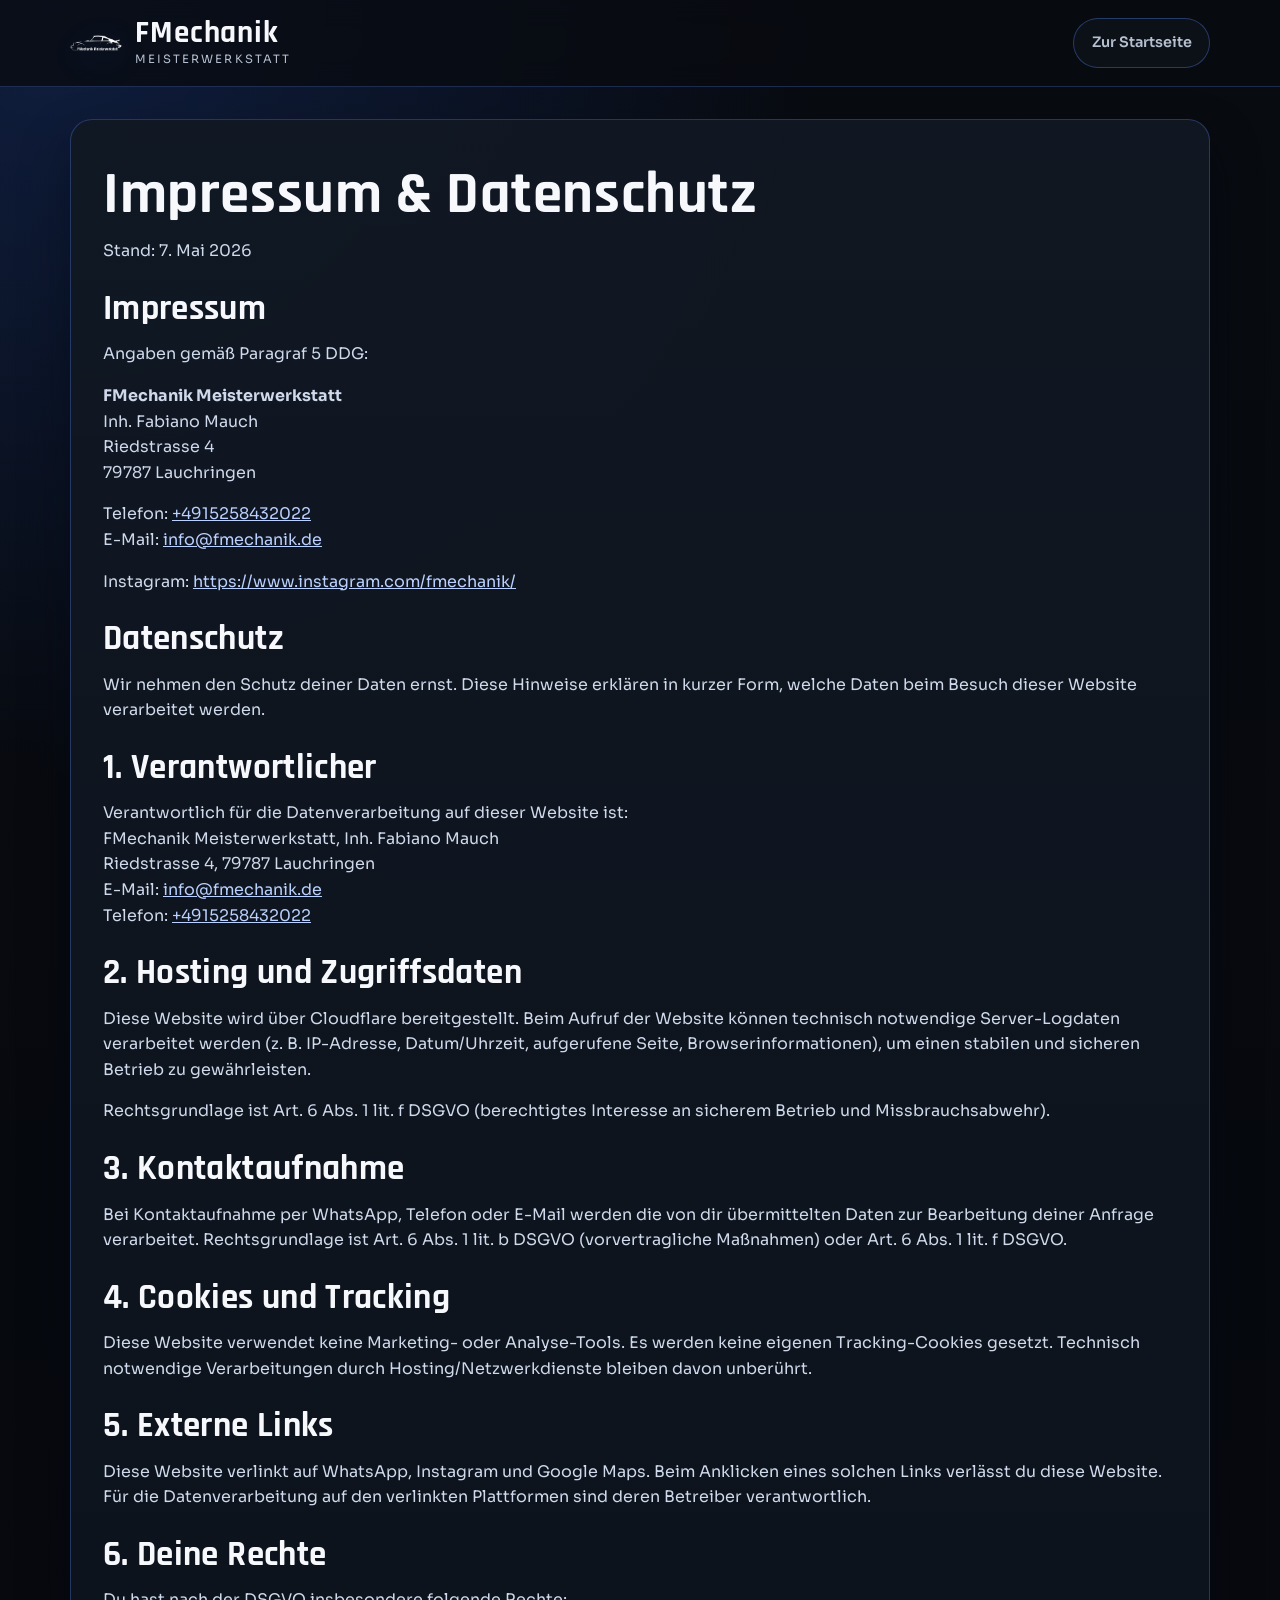
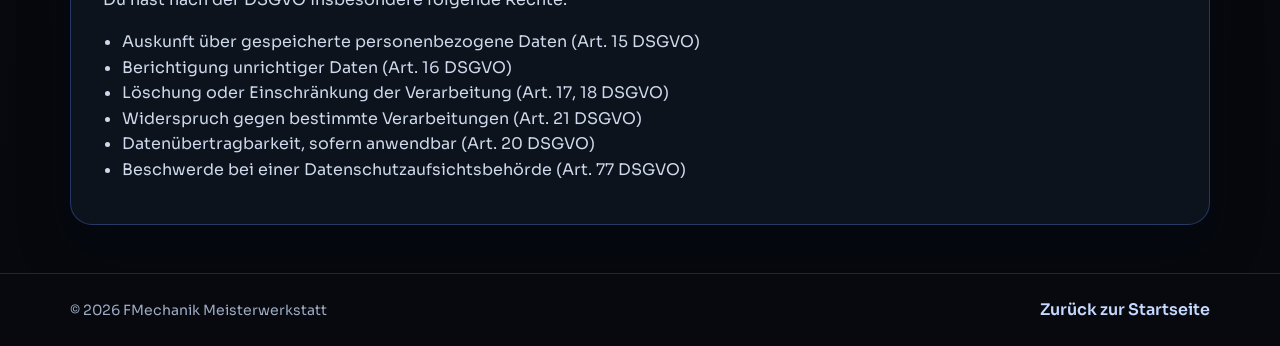
==== commit 28cf58d1: "slight changes" ====
--- a/rechtliches/index.html
+++ b/rechtliches/index.html
@@ -98,9 +98,7 @@
         <li>Beschwerde bei einer Datenschutzaufsichtsbeh&ouml;rde (Art. 77 DSGVO)</li>
       </ul>
 
-      <p class="legal-note">
-        Hinweis: Diese Seite stellt eine allgemeine, knappe Information dar und ersetzt keine individuelle Rechtsberatung.
-      </p>
+     
     </article>
   </main>
 
